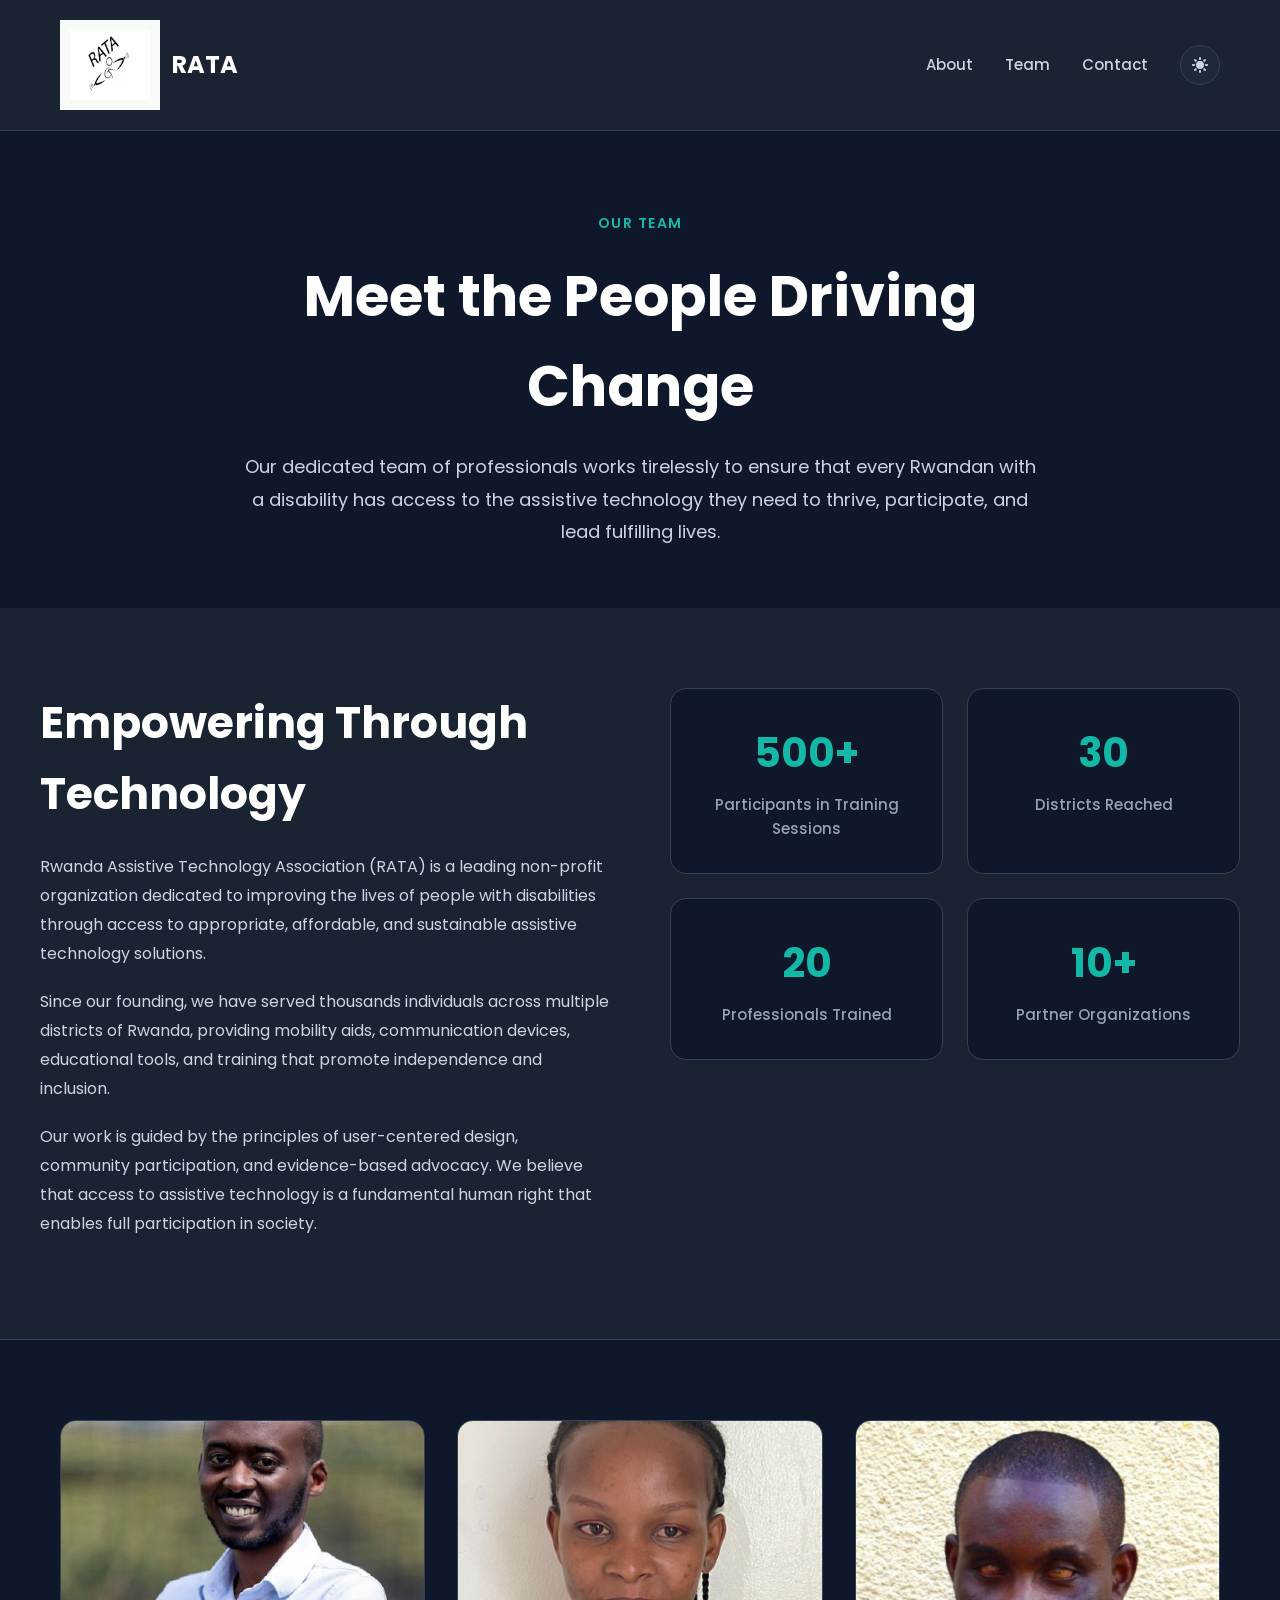
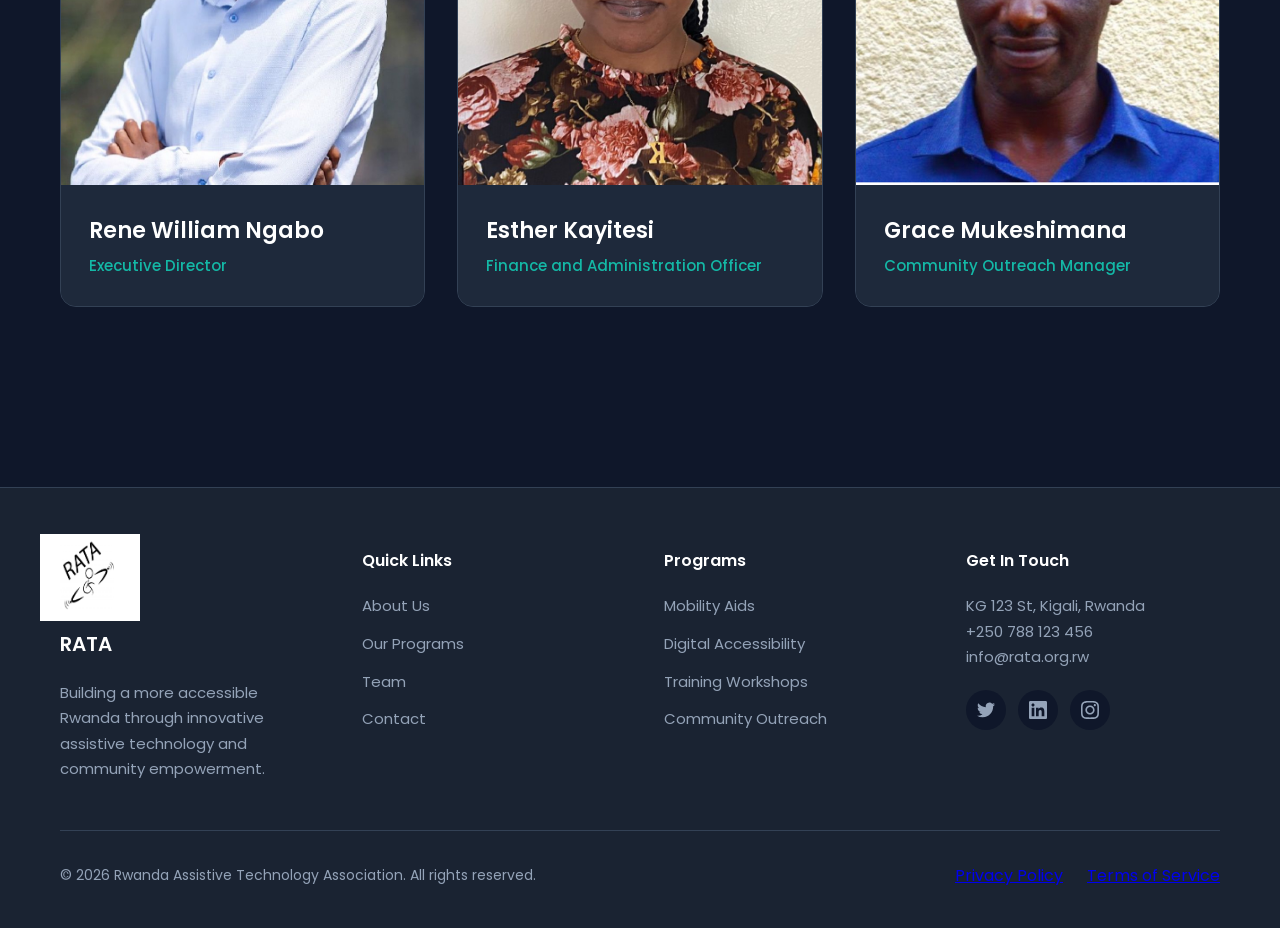
==== index.html @ c01f7d58 "A semi-updated version" ====
<!DOCTYPE html>
<html lang="en">
<head>
    <meta charset="UTF-8">
    <meta name="viewport" content="width=device-width, initial-scale=1.0">
    <title>Meet the Team - RATA</title>
    <link rel="preconnect" href="https://fonts.googleapis.com">
    <link rel="preconnect" href="https://fonts.gstatic.com" crossorigin>
    <link href="https://fonts.googleapis.com/css2?family=Poppins:wght@400;500;600;700&display=swap" rel="stylesheet">
    <style>
        :root {
            --primary: #14b8a6;
            --primary-hover: #0d9488;
            --dark-bg: #1a2332;
            --darker-bg: #0f172a;
            --card-bg: #1e293b;
            --text-white: #ffffff;
            --text-gray: #cbd5e1;
            --text-muted: #94a3b8;
            --border: #334155;
            --accent-teal: #5eead4;
        }

        [data-theme="light"] {
            --primary: #0d9488;
            --primary-hover: #0f766e;
            --dark-bg: #ffffff;
            --darker-bg: #f8fafc;
            --card-bg: #ffffff;
            --text-white: #0f172a;
            --text-gray: #475569;
            --text-muted: #64748b;
            --border: #e2e8f0;
            --accent-teal: #0d9488;
        }

        * {
            margin: 0;
            padding: 0;
            box-sizing: border-box;
        }

        body {
            font-family: 'Poppins', sans-serif;
            background: var(--darker-bg);
            color: var(--text-white);
            line-height: 1.6;
            transition: background 0.3s ease;
        }

        /* Navigation */
        nav {
            background: var(--dark-bg);
            border-bottom: 1px solid var(--border);
            padding: 0;
            position: sticky;
            top: 0;
            z-index: 100;
            transition: background 0.3s ease, border-color 0.3s ease;
        }

        .nav-container {
            max-width: 1200px;
            margin: 0 auto;
            display: flex;
            justify-content: space-between;
            align-items: center;
            padding: 20px;
        }

        .logo {
            display: flex;
            align-items: center;
            gap: 12px;
            text-decoration: none;
        }

        .logo-img {
            width: 80px;   /* adjust as needed */
            height: auto;  /* keeps proportions correct */
        }

        .logo-icon {
            background-color: rgb(248, 250, 248); 
            padding: 10px;           
            display: flex;          
            align-items: center;
            justify-content: center;
        }

        .logo-text {
            font-size: 1.5rem;
            font-weight: 700;
            color: var(--text-white);
        }

        .nav-links {
            display: flex;
            gap: 32px;
            align-items: center;
            list-style: none;
        }

        .nav-links a {
            color: var(--text-gray);
            text-decoration: none;
            font-weight: 500;
            font-size: 0.938rem;
            transition: color 0.2s;
        }

        .nav-links a:hover {
            color: var(--primary);
        }

        .theme-toggle-btn {
            background: var(--card-bg);
            border: 1px solid var(--border);
            width: 40px;
            height: 40px;
            border-radius: 50%;
            cursor: pointer;
            display: flex;
            align-items: center;
            justify-content: center;
            color: var(--text-gray);
            transition: all 0.2s;
        }

        .theme-toggle-btn:hover {
            background: var(--primary);
            color: white;
            border-color: var(--primary);
        }

        /* Hero Section */
        .hero {
            text-align: center;
            padding: 80px 20px 60px;
            max-width: 900px;
            margin: 0 auto;
        }

        .hero h1 {
            font-size: clamp(2.5rem, 6vw, 3.5rem);
            font-weight: 700;
            margin-bottom: 20px;
            color: var(--text-white);
        }

        .hero p {
            font-size: 1.125rem;
            color: var(--text-gray);
            line-height: 1.8;
            max-width: 800px;
            margin: 0 auto;
        }

        /* About Section */
        .about-section {
            background: var(--dark-bg);
            padding: 80px 20px;
            margin-bottom: 80px;
            border-bottom: 1px solid var(--border);
            transition: background 0.3s ease, border-color 0.3s ease;
        }

        .about-container {
            max-width: 1200px;
            margin: 0 auto;
            display: grid;
            grid-template-columns: 1fr 1fr;
            gap: 60px;
            align-items: start;
        }

        .about-content h2 {
            font-size: clamp(2rem, 4vw, 2.75rem);
            font-weight: 700;
            margin-bottom: 24px;
            color: var(--text-white);
        }

        .about-content p {
            color: var(--text-gray);
            line-height: 1.8;
            margin-bottom: 20px;
            font-size: 1rem;
        }

        .stats-grid {
            display: grid;
            grid-template-columns: repeat(2, 1fr);
            gap: 24px;
        }

        .stat-card {
            background: var(--darker-bg);
            border: 1px solid var(--border);
            border-radius: 16px;
            padding: 32px 24px;
            text-align: center;
            transition: all 0.3s ease;
        }

        .stat-card:hover {
            transform: translateY(-4px);
            border-color: var(--primary);
            box-shadow: 0 10px 30px rgba(20, 184, 166, 0.15);
        }

        .stat-number {
            font-size: 2.5rem;
            font-weight: 700;
            color: var(--primary);
            margin-bottom: 8px;
        }

        .stat-label {
            font-size: 0.938rem;
            color: var(--text-muted);
            font-weight: 500;
        }

        /* Team Grid */
        .container {
            max-width: 1200px;
            margin: 0 auto;
            padding: 0 20px 100px;
        }

        .team-grid {
            display: grid;
            grid-template-columns: repeat(3, 1fr);
            gap: 32px;
        }

        .team-card {
            background: var(--card-bg);
            border-radius: 16px;
            overflow: hidden;
            cursor: pointer;
            transition: transform 0.3s ease, box-shadow 0.3s ease;
            border: 1px solid var(--border);
            aspect-ratio: 3/4;
            display: flex;
            flex-direction: column;
        }

        .team-card:hover {
            transform: translateY(-8px);
            box-shadow: 0 20px 40px rgba(20, 184, 166, 0.2);
        }

        .team-card:focus {
            outline: 2px solid var(--primary);
            outline-offset: 4px;
        }

        .card-image-container {
            flex: 1;
            overflow: hidden;
            position: relative;
        }

        .card-image {
            width: 100%;
            height: 100%;
            object-fit: cover;
            transition: transform 0.3s ease;
        }

        .team-card:hover .card-image {
            transform: scale(1.05);
        }

        .card-info {
            padding: 28px;
            background: var(--card-bg);
        }

        .card-name {
            font-size: 1.375rem;
            font-weight: 600;
            color: var(--text-white);
            margin-bottom: 6px;
        }

        .card-role {
            font-size: 0.938rem;
            color: var(--primary);
            font-weight: 500;
        }

        /* Modal */
        .modal-overlay {
            position: fixed;
            inset: 0;
            background: rgba(0, 0, 0, 0.85);
            backdrop-filter: blur(8px);
            display: flex;
            align-items: center;
            justify-content: center;
            padding: 20px;
            z-index: 1000;
            opacity: 0;
            visibility: hidden;
            transition: opacity 0.3s ease, visibility 0.3s ease;
        }

        .modal-overlay.active {
            opacity: 1;
            visibility: visible;
        }

        .modal {
            background: var(--card-bg);
            border-radius: 20px;
            max-width: 900px;
            width: 100%;
            max-height: 90vh;
            overflow-y: auto;
            position: relative;
            border: 1px solid var(--border);
            transform: scale(0.95);
            transition: transform 0.3s ease;
        }

        .modal-overlay.active .modal {
            transform: scale(1);
        }

        .modal-grid {
            display: grid;
            grid-template-columns: 1fr 1.5fr;
            gap: 0;
        }

        .modal-image {
            width: 100%;
            height: 100%;
            min-height: 500px;
            object-fit: cover;
        }

        .modal-content {
            padding: 48px;
            display: flex;
            flex-direction: column;
        }

        .close-modal {
            position: absolute;
            top: 20px;
            right: 20px;
            width: 44px;
            height: 44px;
            background: rgba(0, 0, 0, 0.5);
            border: 1px solid var(--border);
            border-radius: 50%;
            color: white;
            font-size: 24px;
            cursor: pointer;
            display: flex;
            align-items: center;
            justify-content: center;
            transition: all 0.2s;
            z-index: 10;
        }

        .close-modal:hover {
            background: var(--primary);
            transform: rotate(90deg);
        }

        .modal-name {
            font-size: 2rem;
            font-weight: 700;
            color: var(--text-white);
            margin-bottom: 8px;
        }

        .modal-role {
            font-size: 1.125rem;
            color: var(--primary);
            font-weight: 600;
            margin-bottom: 32px;
        }

        .modal-bio {
            color: var(--text-gray);
            line-height: 1.8;
            font-size: 1rem;
        }

        .modal-bio p {
            margin-bottom: 20px;
        }

        /* Footer */
        footer {
            background: var(--dark-bg);
            border-top: 1px solid var(--border);
            margin-top: 80px;
            transition: background 0.3s ease, border-color 0.3s ease;
        }

        .footer-content {
            max-width: 1200px;
            margin: 0 auto;
            padding: 60px 20px 40px;
        }

        .footer-grid {
            display: grid;
            grid-template-columns: repeat(auto-fit, minmax(250px, 1fr));
            gap: 48px;
            margin-bottom: 48px;
        }

        .footer-section h3,
        .footer-section h4 {
            color: var(--text-white);
            font-weight: 600;
            margin-bottom: 20px;
        }

        .footer-section h3 {
            font-size: 1.25rem;
        }

        .footer-section h4 {
            font-size: 1rem;
        }

        .footer-section p,
        .footer-section a {
            color: var(--text-muted);
            font-size: 0.938rem;
            line-height: 1.7;
        }

        .footer-section ul {
            list-style: none;
        }

        .footer-section ul li {
            margin-bottom: 12px;
        }

        .footer-section a {
            text-decoration: none;
            transition: color 0.2s;
        }

        .footer-section a:hover {
            color: var(--primary);
        }

        .footer-logo {
            width: 60px;
            height: 60px;
            background: var(--primary);
            border-radius: 12px;
            display: flex;
            align-items: center;
            justify-content: center;
            margin-bottom: 20px;
        }

        .social-links {
            display: flex;
            gap: 12px;
            margin-top: 20px;
        }

        .social-link {
            width: 40px;
            height: 40px;
            background: var(--darker-bg);
            border-radius: 50%;
            display: flex;
            align-items: center;
            justify-content: center;
            color: var(--text-muted);
            transition: all 0.2s;
        }

        .social-link:hover {
            background: var(--primary);
            color: white;
            transform: translateY(-2px);
        }

        .footer-bottom {
            border-top: 1px solid var(--border);
            padding-top: 32px;
            display: flex;
            justify-content: space-between;
            align-items: center;
            flex-wrap: wrap;
            gap: 20px;
        }

        .footer-bottom p {
            color: var(--text-muted);
            font-size: 0.875rem;
        }

        .footer-img {
            width: 100px;   /* adjust to desired size */
            height: auto;   /* keeps proportions correct */
        }

        .footer-logo {
            display: flex;
            align-items: center;
            justify-content: center;
        }

        .footer-links {
            display: flex;
            gap: 24px;
        }

        /* Responsive */
        @media (max-width: 992px) {
            .team-grid {
                grid-template-columns: repeat(2, 1fr);
            }
        }

        @media (max-width: 768px) {
            .nav-links {
                gap: 20px;
            }

            .nav-links a {
                font-size: 0.875rem;
            }

            .modal-grid {
                grid-template-columns: 1fr;
            }

            .modal-content {
                padding: 32px 24px;
                padding-top: 72px;
            }

            .modal-image {
                min-height: 300px;
            }
        }

        @media (max-width: 576px) {
            .team-grid {
                grid-template-columns: 1fr;
            }

            .nav-links {
                gap: 16px;
            }

            .nav-links a {
                display: none;
            }

            .nav-links a:first-child {
                display: block;
            }
        }

        @media (prefers-reduced-motion: reduce) {
            * {
                transition: none !important;
                animation: none !important;
            }
        }
    </style>
</head>
<body>
    <!-- Navigation -->
<nav>
    <div class="nav-container">
        <a href="#" class="logo">
            <div class="logo-icon">
                <!-- Replace SVG with your logo image -->
                    <img src="assets/logo.png" alt="RATA Logo" class="logo-img">            
            </div>
            <span class="logo-text">RATA</span>
        </a>
        <ul class="nav-links">
            <li><a href="#about">About</a></li>
            <li><a href="#team">Team</a></li>
            <li><a href="#contact">Contact</a></li>
            <li>
                <button class="theme-toggle-btn" id="themeToggle" aria-label="Toggle theme">
                    <svg id="sunIcon" width="20" height="20" fill="currentColor" viewBox="0 0 20 20">
                        <path fill-rule="evenodd" d="M10 2a1 1 0 011 1v1a1 1 0 11-2 0V3a1 1 0 011-1zm4 8a4 4 0 11-8 0 4 4 0 018 0zm-.464 4.95l.707.707a1 1 0 001.414-1.414l-.707-.707a1 1 0 00-1.414 1.414zm2.12-10.607a1 1 0 010 1.414l-.706.707a1 1 0 11-1.414-1.414l.707-.707a1 1 0 011.414 0zM17 11a1 1 0 100-2h-1a1 1 0 100 2h1zm-7 4a1 1 0 011 1v1a1 1 0 11-2 0v-1a1 1 0 011-1zM5.05 6.464A1 1 0 106.465 5.05l-.708-.707a1 1 0 00-1.414 1.414l.707.707zm1.414 8.486l-.707.707a1 1 0 01-1.414-1.414l.707-.707a1 1 0 011.414 1.414zM4 11a1 1 0 100-2H3a1 1 0 000 2h1z" clip-rule="evenodd"/>
                    </svg>
                </button>
            </li>
        </ul>
    </div>
</nav>

    <!-- Hero -->
    <div class="hero">
        <p style="color: var(--primary); font-weight: 600; font-size: 0.875rem; letter-spacing: 1.5px; text-transform: uppercase; margin-bottom: 16px;">OUR TEAM</p>
        <h1>Meet the People Driving Change</h1>
        <p>Our dedicated team of professionals works tirelessly to ensure that every Rwandan with a disability has access to the assistive technology they need to thrive, participate, and lead fulfilling lives.</p>
    </div>

    <!-- About Section -->
    <div class="about-section">
        <div class="about-container">
            <div class="about-content">
                <h2>Empowering Through Technology</h2>
                <p>Rwanda Assistive Technology Association (RATA) is a leading non-profit organization dedicated to improving the lives of people with disabilities through access to appropriate, affordable, and sustainable assistive technology solutions.</p>
                <p>Since our founding, we have served thousands individuals across multiple districts of Rwanda, providing mobility aids, communication devices, educational tools, and training that promote independence and inclusion.</p>
                <p>Our work is guided by the principles of user-centered design, community participation, and evidence-based advocacy. We believe that access to assistive technology is a fundamental human right that enables full participation in society.</p>
            </div>
            <div class="stats-grid">
                <div class="stat-card">
                    <div class="stat-number">500+</div>
                    <div class="stat-label">Participants in Training Sessions</div>
                </div>
                <div class="stat-card">
                    <div class="stat-number">30</div>
                    <div class="stat-label">Districts Reached</div>
                </div>
                <div class="stat-card">
                    <div class="stat-number">20</div>
                    <div class="stat-label">Professionals Trained</div>
                </div>
                <div class="stat-card">
                    <div class="stat-number">10+</div>
                    <div class="stat-label">Partner Organizations</div>
                </div>
            </div>
        </div>
    </div>

    <!-- Team Grid -->
    <div class="container">
        <div class="team-grid" id="teamGrid"></div>
    </div>

    <!-- Modal -->
    <div class="modal-overlay" id="modalOverlay" role="dialog" aria-modal="true">
        <div class="modal">
            <button class="close-modal" id="closeModal" aria-label="Close">&times;</button>
            <div class="modal-grid" id="modalGrid"></div>
        </div>
    </div>

    <!-- Footer -->
    <footer>
        <div class="footer-content">
            <div class="footer-grid">
            <div class="footer-section">
                <div class="footer-logo">
                    <img src="assets/logo.png" alt="RATA Logo" class="footer-img">
                </div>
                <h3>RATA</h3>
                <p>Building a more accessible Rwanda through innovative assistive technology and community empowerment.</p>
            </div>

                <div class="footer-section">
                    <h4>Quick Links</h4>
                    <ul>
                        <li><a href="#about">About Us</a></li>
                        <li><a href="#programs">Our Programs</a></li>
                        <li><a href="#team">Team</a></li>
                        <li><a href="#contact">Contact</a></li>
                    </ul>
                </div>

                <div class="footer-section">
                    <h4>Programs</h4>
                    <ul>
                        <li><a href="#">Mobility Aids</a></li>
                        <li><a href="#">Digital Accessibility</a></li>
                        <li><a href="#">Training Workshops</a></li>
                        <li><a href="#">Community Outreach</a></li>
                    </ul>
                </div>

                <div class="footer-section">
                    <h4>Get In Touch</h4>
                    <p>KG 123 St, Kigali, Rwanda</p>
                    <p>+250 788 123 456</p>
                    <p>info@rata.org.rw</p>
                    <div class="social-links">
                        
                        <a href="https://x.com/RATAAccess" class="social-link" aria-label="Twitter">
                            <svg width="18" height="18" fill="currentColor" viewBox="0 0 24 24">
                                <path d="M23.953 4.57a10 10 0 01-2.825.775 4.958 4.958 0 002.163-2.723c-.951.555-2.005.959-3.127 1.184a4.92 4.92 0 00-8.384 4.482C7.69 8.095 4.067 6.13 1.64 3.162a4.822 4.822 0 00-.666 2.475c0 1.71.87 3.213 2.188 4.096a4.904 4.904 0 01-2.228-.616v.06a4.923 4.923 0 003.946 4.827 4.996 4.996 0 01-2.212.085 4.936 4.936 0 004.604 3.417 9.867 9.867 0 01-6.102 2.105c-.39 0-.779-.023-1.17-.067a13.995 13.995 0 007.557 2.209c9.053 0 13.998-7.496 13.998-13.985 0-.21 0-.42-.015-.63A9.935 9.935 0 0024 4.59z"/>
                            </svg>
                        </a>
                        <a href="https://www.linkedin.com/company/rwanda-assistive-technology-access-rata/" class="social-link" aria-label="LinkedIn">
                            <svg width="18" height="18" fill="currentColor" viewBox="0 0 24 24">
                                <path d="M20.447 20.452h-3.554v-5.569c0-1.328-.027-3.037-1.852-3.037-1.853 0-2.136 1.445-2.136 2.939v5.667H9.351V9h3.414v1.561h.046c.477-.9 1.637-1.85 3.37-1.85 3.601 0 4.267 2.37 4.267 5.455v6.286zM5.337 7.433c-1.144 0-2.063-.926-2.063-2.065 0-1.138.92-2.063 2.063-2.063 1.14 0 2.064.925 2.064 2.063 0 1.139-.925 2.065-2.064 2.065zm1.782 13.019H3.555V9h3.564v11.452zM22.225 0H1.771C.792 0 0 .774 0 1.729v20.542C0 23.227.792 24 1.771 24h20.451C23.2 24 24 23.227 24 22.271V1.729C24 .774 23.2 0 22.222 0h.003z"/>
                            </svg>
                        </a>
                        <a href="https://www.instagram.com/rataaccess" class="social-link" aria-label="Instagram">
                            <svg width="18" height="18" fill="currentColor" viewBox="0 0 24 24">
                                <path d="M12 0C8.74 0 8.333.015 7.053.072 5.775.132 4.905.333 4.14.63c-.789.306-1.459.717-2.126 1.384S.935 3.35.63 4.14C.333 4.905.131 5.775.072 7.053.012 8.333 0 8.74 0 12s.015 3.667.072 4.947c.06 1.277.261 2.148.558 2.913.306.788.717 1.459 1.384 2.126.667.666 1.336 1.079 2.126 1.384.766.296 1.636.499 2.913.558C8.333 23.988 8.74 24 12 24s3.667-.015 4.947-.072c1.277-.06 2.148-.262 2.913-.558.788-.306 1.459-.718 2.126-1.384.666-.667 1.079-1.335 1.384-2.126.296-.765.499-1.636.558-2.913.06-1.28.072-1.687.072-4.947s-.015-3.667-.072-4.947c-.06-1.277-.262-2.149-.558-2.913-.306-.789-.718-1.459-1.384-2.126C21.319 1.347 20.651.935 19.86.63c-.765-.297-1.636-.499-2.913-.558C15.667.012 15.26 0 12 0zm0 2.16c3.203 0 3.585.016 4.85.071 1.17.055 1.805.249 2.227.415.562.217.96.477 1.382.896.419.42.679.819.896 1.381.164.422.36 1.057.413 2.227.057 1.266.07 1.646.07 4.85s-.015 3.585-.074 4.85c-.061 1.17-.256 1.805-.421 2.227-.224.562-.479.96-.899 1.382-.419.419-.824.679-1.38.896-.42.164-1.065.36-2.235.413-1.274.057-1.649.07-4.859.07-3.211 0-3.586-.015-4.859-.074-1.171-.061-1.816-.256-2.236-.421-.569-.224-.96-.479-1.379-.899-.421-.419-.69-.824-.9-1.38-.165-.42-.359-1.065-.42-2.235-.045-1.26-.061-1.649-.061-4.844 0-3.196.016-3.586.061-4.861.061-1.17.255-1.814.42-2.234.21-.57.479-.96.9-1.381.419-.419.81-.689 1.379-.898.42-.166 1.051-.361 2.221-.421 1.275-.045 1.65-.06 4.859-.06l.045.03zm0 3.678c-3.405 0-6.162 2.76-6.162 6.162 0 3.405 2.76 6.162 6.162 6.162 3.405 0 6.162-2.76 6.162-6.162 0-3.405-2.76-6.162-6.162-6.162zM12 16c-2.21 0-4-1.79-4-4s1.79-4 4-4 4 1.79 4 4-1.79 4-4 4zm7.846-10.405c0 .795-.646 1.44-1.44 1.44-.795 0-1.44-.646-1.44-1.44 0-.794.646-1.439 1.44-1.439.793-.001 1.44.645 1.44 1.439z"/>
                            </svg>
                        </a>
                    </div>
                </div>
            </div>

            <div class="footer-bottom">
                <p>© 2026 Rwanda Assistive Technology Association. All rights reserved.</p>
                <div class="footer-links">
                    <a href="#">Privacy Policy</a>
                    <a href="#">Terms of Service</a>
                </div>
            </div>
        </div>
    </footer>

    <script>
        const teamMembers = [
            {
                id: 1,
                name: "Rene William Ngabo",
                role: "Executive Director",
                image: "assets/rene-RATA.png",
                bio: `Rene William Ngabo is an assistive technology and disability inclusion enthusiast committed to improving the lives of vulnerable populations, particularly persons with disabilities. Through his work with Rwanda Assistive Technology Access (RATA), he focuses on widening participation, expanding educational opportunities, and enhancing employment prospects by leveraging assistive technologies.
Beyond disability inclusion, Rene is a passionate digital champion, dedicated to spreading digital literacy, developing locally relevant tools, and ensuring that digital technologies are accessible to all. His vision combines social impact with innovation, making him a strong advocate for both assistive technology adoption and digital inclusion in Rwanda and beyond.`
            },
            {
                id: 2,
                name: "Esther Kayitesi",
                role: "Finance and Administration Officer",
                image: "assets/esther-RATA.png",
                bio: `Esther Kayitesi is a Finance and Administration Officer at Rwanda Assistive Technology Access (RATA).
                 She holds professional certifications as a CPA and FMVA, reflecting her expertise in accounting, financial modeling, and corporate finance. 
                 Based in Kigali, Rwanda, Esther is an alumna of the University of Rwanda, where she built a strong foundation in finance and management.
Her role at RATA combines financial oversight with administrative leadership, supporting the organization’s mission to expand access to assistive technologies across Rwanda.`
            },
            {
                id: 3,
                name: "Grace Mukeshimana",
                role: "Community Outreach Manager",
                image: "assets/charles-RATA.png",
                bio: `Charles Birekeraho is an Assistive Technology Mentor and Trainer with Rwanda Assistive Technology Access (RATA). He recently completed the Certificate IV in Assistive Technology Mentoring through Assistive Technology Australia, a milestone achieved thanks to the strong collaboration between the two organizations.
With a passion for disability inclusion and community impact, Charles brings both technical expertise and mentorship skills to his role. His work focuses on empowering individuals with disabilities by improving access to assistive technologies and fostering meaningful participation in education, employment, and everyday life
.`
            },
           
        ];

        // Theme Toggle
        const themeToggle = document.getElementById('themeToggle');
        const html = document.documentElement;

        function initTheme() {
            const savedTheme = localStorage.getItem('theme') || 'dark';
            html.setAttribute('data-theme', savedTheme);
        }

        themeToggle.addEventListener('click', () => {
            const current = html.getAttribute('data-theme');
            const newTheme = current === 'dark' ? 'light' : 'dark';
            html.setAttribute('data-theme', newTheme);
            localStorage.setItem('theme', newTheme);
        });

        // Render Team Cards
        const teamGrid = document.getElementById('teamGrid');
        
        function renderTeam() {
            teamGrid.innerHTML = teamMembers.map(member => `
                <div class="team-card" tabindex="0" data-id="${member.id}" role="button" aria-label="View ${member.name}'s profile">
                    <div class="card-image-container">
                        <img src="${member.image}" alt="${member.name}" class="card-image">
                    </div>
                    <div class="card-info">
                        <h3 class="card-name">${member.name}</h3>
                        <p class="card-role">${member.role}</p>
                    </div>
                </div>
            `).join('');

            document.querySelectorAll('.team-card').forEach(card => {
                card.addEventListener('click', () => openModal(card.dataset.id));
                card.addEventListener('keypress', (e) => {
                    if (e.key === 'Enter' || e.key === ' ') {
                        e.preventDefault();
                        openModal(card.dataset.id);
                    }
                });
            });
        }

        // Modal
        const modalOverlay = document.getElementById('modalOverlay');
        const modalGrid = document.getElementById('modalGrid');
        const closeModal = document.getElementById('closeModal');

        function openModal(id) {
            const member = teamMembers.find(m => m.id == id);
            if (!member) return;

            const bioHtml = member.bio.split('\n\n').map(p => `<p>${p}</p>`).join('');

            modalGrid.innerHTML = `
                <img src="${member.image}" alt="${member.name}" class="modal-image">
                <div class="modal-content">
                    <h2 class="modal-name">${member.name}</h2>
                    <p class="modal-role">${member.role}</p>
                    <div class="modal-bio">${bioHtml}</div>
                </div>
            `;

            modalOverlay.classList.add('active');
            document.body.style.overflow = 'hidden';
            closeModal.focus();
        }

        function closeModalFn() {
            modalOverlay.classList.remove('active');
            document.body.style.overflow = '';
        }

        closeModal.addEventListener('click', closeModalFn);
        modalOverlay.addEventListener('click', (e) => {
            if (e.target === modalOverlay) closeModalFn();
        });

        document.addEventListener('keydown', (e) => {
            if (e.key === 'Escape' && modalOverlay.classList.contains('active')) {
                closeModalFn();
            }
        });

        // Initialize
        initTheme();
        renderTeam();
    </script>
</body>
</html>
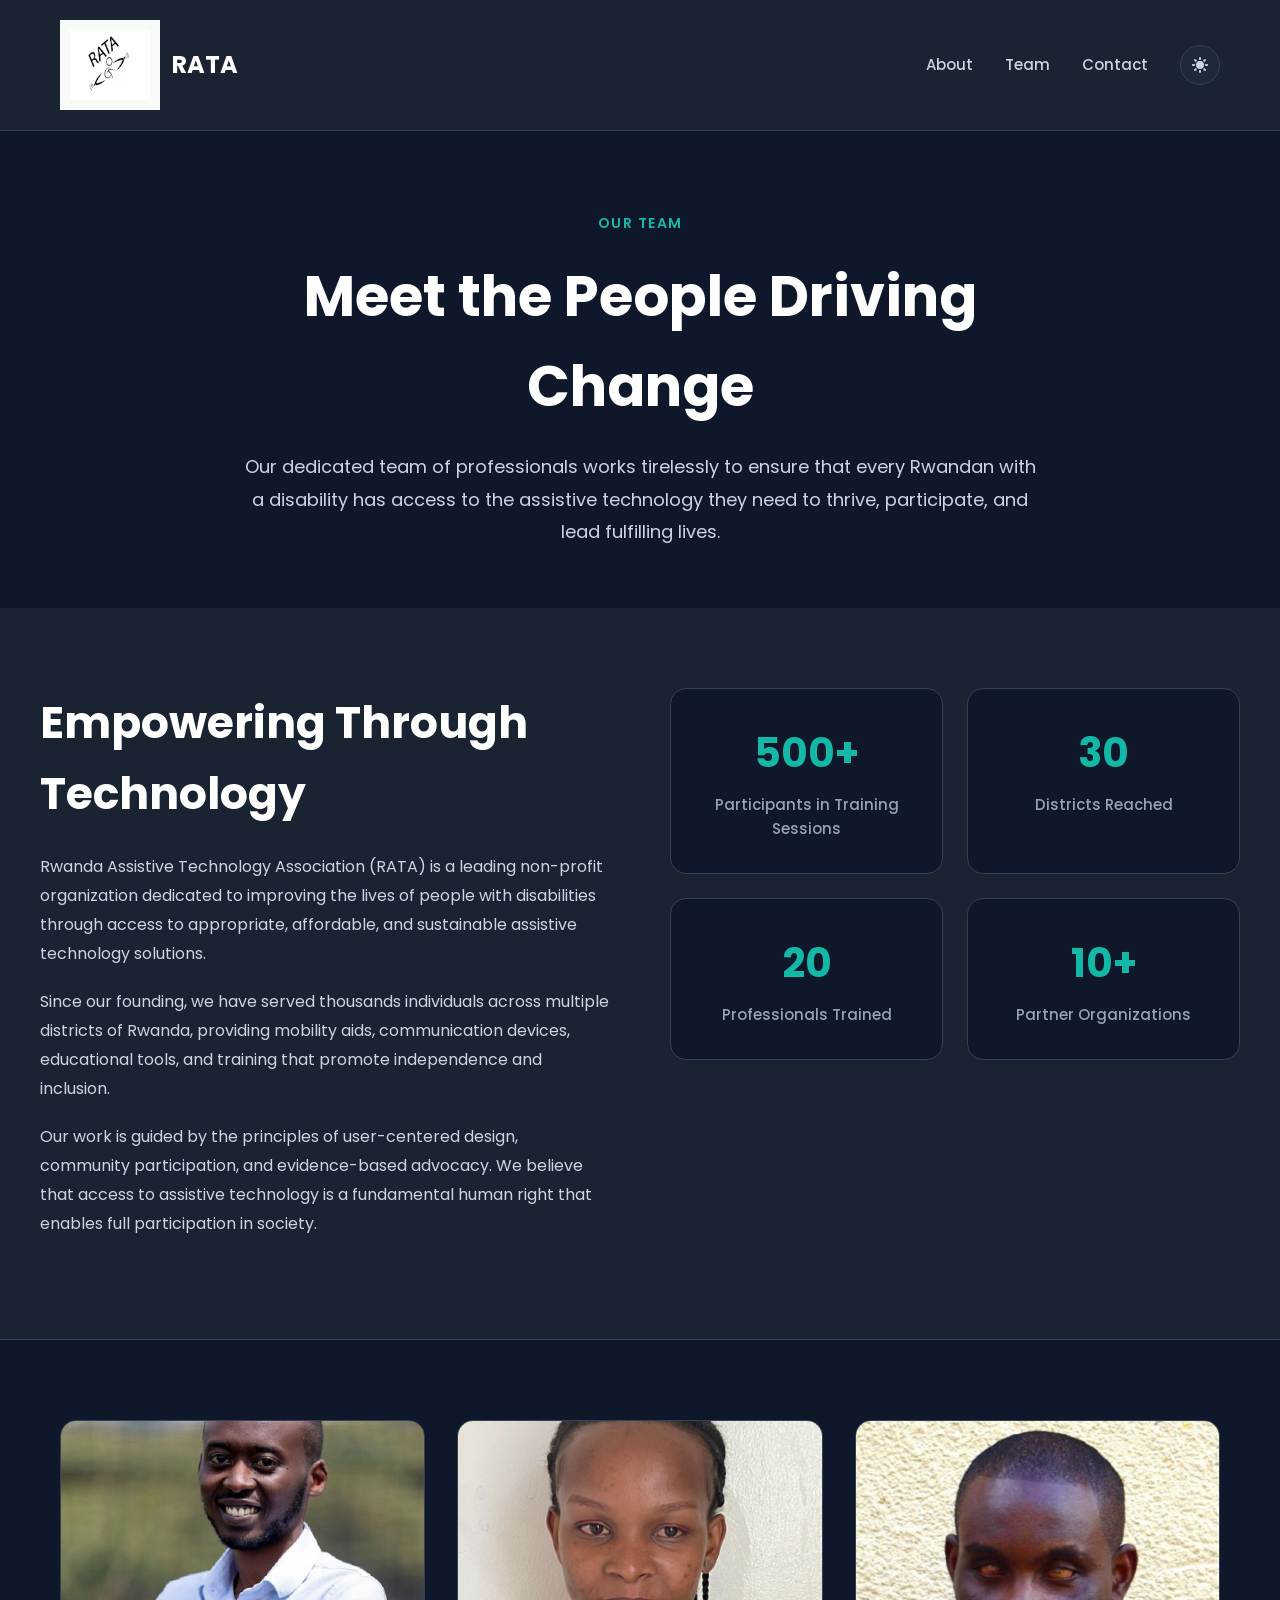
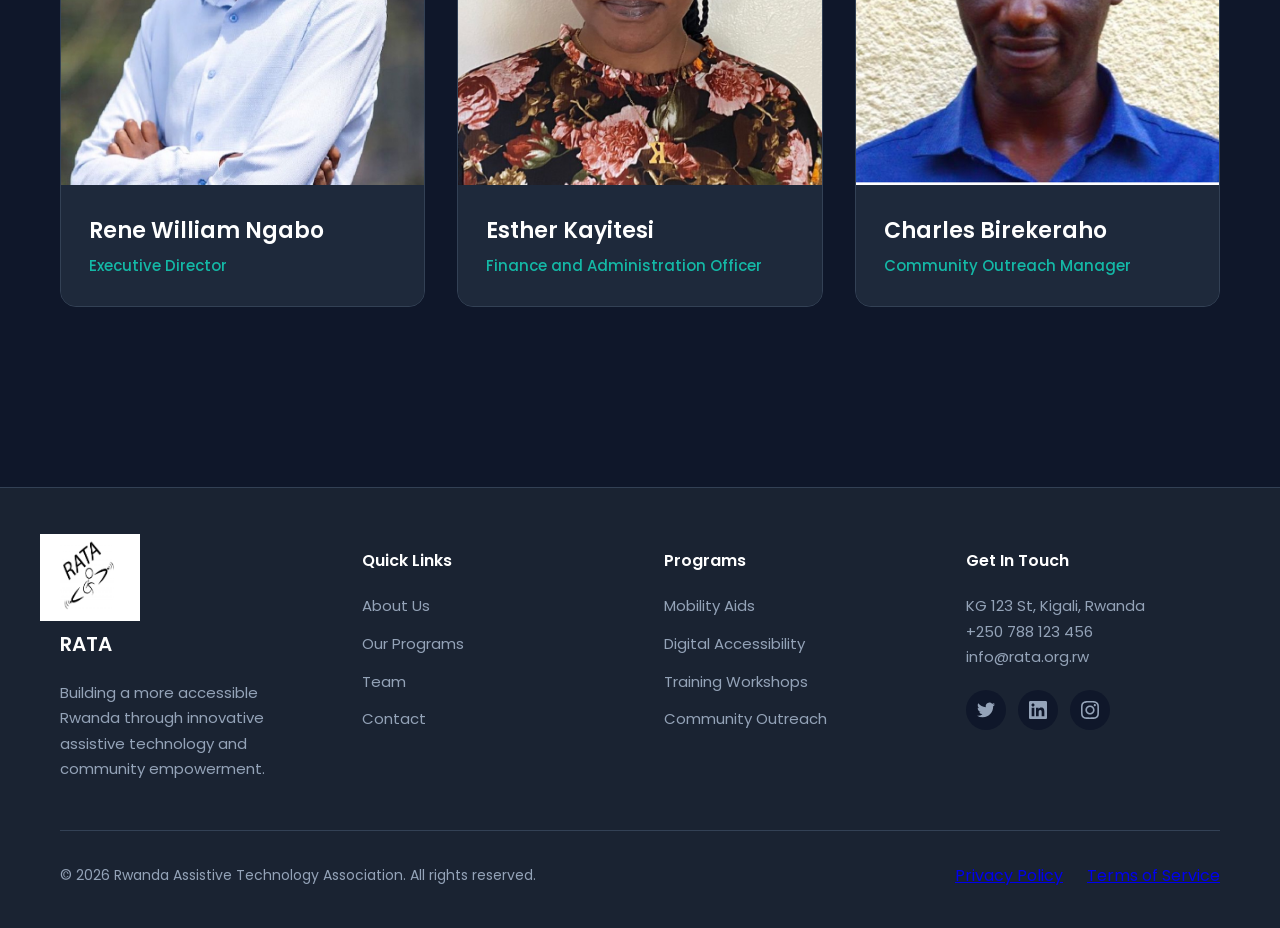
==== commit 4ae82dfe: "Add files via upload" ====
--- a/index.html
+++ b/index.html
@@ -7,578 +7,8 @@
     <link rel="preconnect" href="https://fonts.googleapis.com">
     <link rel="preconnect" href="https://fonts.gstatic.com" crossorigin>
     <link href="https://fonts.googleapis.com/css2?family=Poppins:wght@400;500;600;700&display=swap" rel="stylesheet">
-    <style>
-        :root {
-            --primary: #14b8a6;
-            --primary-hover: #0d9488;
-            --dark-bg: #1a2332;
-            --darker-bg: #0f172a;
-            --card-bg: #1e293b;
-            --text-white: #ffffff;
-            --text-gray: #cbd5e1;
-            --text-muted: #94a3b8;
-            --border: #334155;
-            --accent-teal: #5eead4;
-        }
-
-        [data-theme="light"] {
-            --primary: #0d9488;
-            --primary-hover: #0f766e;
-            --dark-bg: #ffffff;
-            --darker-bg: #f8fafc;
-            --card-bg: #ffffff;
-            --text-white: #0f172a;
-            --text-gray: #475569;
-            --text-muted: #64748b;
-            --border: #e2e8f0;
-            --accent-teal: #0d9488;
-        }
-
-        * {
-            margin: 0;
-            padding: 0;
-            box-sizing: border-box;
-        }
-
-        body {
-            font-family: 'Poppins', sans-serif;
-            background: var(--darker-bg);
-            color: var(--text-white);
-            line-height: 1.6;
-            transition: background 0.3s ease;
-        }
-
-        /* Navigation */
-        nav {
-            background: var(--dark-bg);
-            border-bottom: 1px solid var(--border);
-            padding: 0;
-            position: sticky;
-            top: 0;
-            z-index: 100;
-            transition: background 0.3s ease, border-color 0.3s ease;
-        }
-
-        .nav-container {
-            max-width: 1200px;
-            margin: 0 auto;
-            display: flex;
-            justify-content: space-between;
-            align-items: center;
-            padding: 20px;
-        }
-
-        .logo {
-            display: flex;
-            align-items: center;
-            gap: 12px;
-            text-decoration: none;
-        }
-
-        .logo-img {
-            width: 80px;   /* adjust as needed */
-            height: auto;  /* keeps proportions correct */
-        }
-
-        .logo-icon {
-            background-color: rgb(248, 250, 248); 
-            padding: 10px;           
-            display: flex;          
-            align-items: center;
-            justify-content: center;
-        }
-
-        .logo-text {
-            font-size: 1.5rem;
-            font-weight: 700;
-            color: var(--text-white);
-        }
-
-        .nav-links {
-            display: flex;
-            gap: 32px;
-            align-items: center;
-            list-style: none;
-        }
-
-        .nav-links a {
-            color: var(--text-gray);
-            text-decoration: none;
-            font-weight: 500;
-            font-size: 0.938rem;
-            transition: color 0.2s;
-        }
-
-        .nav-links a:hover {
-            color: var(--primary);
-        }
-
-        .theme-toggle-btn {
-            background: var(--card-bg);
-            border: 1px solid var(--border);
-            width: 40px;
-            height: 40px;
-            border-radius: 50%;
-            cursor: pointer;
-            display: flex;
-            align-items: center;
-            justify-content: center;
-            color: var(--text-gray);
-            transition: all 0.2s;
-        }
-
-        .theme-toggle-btn:hover {
-            background: var(--primary);
-            color: white;
-            border-color: var(--primary);
-        }
-
-        /* Hero Section */
-        .hero {
-            text-align: center;
-            padding: 80px 20px 60px;
-            max-width: 900px;
-            margin: 0 auto;
-        }
-
-        .hero h1 {
-            font-size: clamp(2.5rem, 6vw, 3.5rem);
-            font-weight: 700;
-            margin-bottom: 20px;
-            color: var(--text-white);
-        }
-
-        .hero p {
-            font-size: 1.125rem;
-            color: var(--text-gray);
-            line-height: 1.8;
-            max-width: 800px;
-            margin: 0 auto;
-        }
-
-        /* About Section */
-        .about-section {
-            background: var(--dark-bg);
-            padding: 80px 20px;
-            margin-bottom: 80px;
-            border-bottom: 1px solid var(--border);
-            transition: background 0.3s ease, border-color 0.3s ease;
-        }
-
-        .about-container {
-            max-width: 1200px;
-            margin: 0 auto;
-            display: grid;
-            grid-template-columns: 1fr 1fr;
-            gap: 60px;
-            align-items: start;
-        }
-
-        .about-content h2 {
-            font-size: clamp(2rem, 4vw, 2.75rem);
-            font-weight: 700;
-            margin-bottom: 24px;
-            color: var(--text-white);
-        }
-
-        .about-content p {
-            color: var(--text-gray);
-            line-height: 1.8;
-            margin-bottom: 20px;
-            font-size: 1rem;
-        }
-
-        .stats-grid {
-            display: grid;
-            grid-template-columns: repeat(2, 1fr);
-            gap: 24px;
-        }
-
-        .stat-card {
-            background: var(--darker-bg);
-            border: 1px solid var(--border);
-            border-radius: 16px;
-            padding: 32px 24px;
-            text-align: center;
-            transition: all 0.3s ease;
-        }
-
-        .stat-card:hover {
-            transform: translateY(-4px);
-            border-color: var(--primary);
-            box-shadow: 0 10px 30px rgba(20, 184, 166, 0.15);
-        }
-
-        .stat-number {
-            font-size: 2.5rem;
-            font-weight: 700;
-            color: var(--primary);
-            margin-bottom: 8px;
-        }
-
-        .stat-label {
-            font-size: 0.938rem;
-            color: var(--text-muted);
-            font-weight: 500;
-        }
-
-        /* Team Grid */
-        .container {
-            max-width: 1200px;
-            margin: 0 auto;
-            padding: 0 20px 100px;
-        }
-
-        .team-grid {
-            display: grid;
-            grid-template-columns: repeat(3, 1fr);
-            gap: 32px;
-        }
-
-        .team-card {
-            background: var(--card-bg);
-            border-radius: 16px;
-            overflow: hidden;
-            cursor: pointer;
-            transition: transform 0.3s ease, box-shadow 0.3s ease;
-            border: 1px solid var(--border);
-            aspect-ratio: 3/4;
-            display: flex;
-            flex-direction: column;
-        }
-
-        .team-card:hover {
-            transform: translateY(-8px);
-            box-shadow: 0 20px 40px rgba(20, 184, 166, 0.2);
-        }
-
-        .team-card:focus {
-            outline: 2px solid var(--primary);
-            outline-offset: 4px;
-        }
-
-        .card-image-container {
-            flex: 1;
-            overflow: hidden;
-            position: relative;
-        }
-
-        .card-image {
-            width: 100%;
-            height: 100%;
-            object-fit: cover;
-            transition: transform 0.3s ease;
-        }
-
-        .team-card:hover .card-image {
-            transform: scale(1.05);
-        }
-
-        .card-info {
-            padding: 28px;
-            background: var(--card-bg);
-        }
-
-        .card-name {
-            font-size: 1.375rem;
-            font-weight: 600;
-            color: var(--text-white);
-            margin-bottom: 6px;
-        }
-
-        .card-role {
-            font-size: 0.938rem;
-            color: var(--primary);
-            font-weight: 500;
-        }
-
-        /* Modal */
-        .modal-overlay {
-            position: fixed;
-            inset: 0;
-            background: rgba(0, 0, 0, 0.85);
-            backdrop-filter: blur(8px);
-            display: flex;
-            align-items: center;
-            justify-content: center;
-            padding: 20px;
-            z-index: 1000;
-            opacity: 0;
-            visibility: hidden;
-            transition: opacity 0.3s ease, visibility 0.3s ease;
-        }
-
-        .modal-overlay.active {
-            opacity: 1;
-            visibility: visible;
-        }
-
-        .modal {
-            background: var(--card-bg);
-            border-radius: 20px;
-            max-width: 900px;
-            width: 100%;
-            max-height: 90vh;
-            overflow-y: auto;
-            position: relative;
-            border: 1px solid var(--border);
-            transform: scale(0.95);
-            transition: transform 0.3s ease;
-        }
-
-        .modal-overlay.active .modal {
-            transform: scale(1);
-        }
-
-        .modal-grid {
-            display: grid;
-            grid-template-columns: 1fr 1.5fr;
-            gap: 0;
-        }
-
-        .modal-image {
-            width: 100%;
-            height: 100%;
-            min-height: 500px;
-            object-fit: cover;
-        }
-
-        .modal-content {
-            padding: 48px;
-            display: flex;
-            flex-direction: column;
-        }
-
-        .close-modal {
-            position: absolute;
-            top: 20px;
-            right: 20px;
-            width: 44px;
-            height: 44px;
-            background: rgba(0, 0, 0, 0.5);
-            border: 1px solid var(--border);
-            border-radius: 50%;
-            color: white;
-            font-size: 24px;
-            cursor: pointer;
-            display: flex;
-            align-items: center;
-            justify-content: center;
-            transition: all 0.2s;
-            z-index: 10;
-        }
-
-        .close-modal:hover {
-            background: var(--primary);
-            transform: rotate(90deg);
-        }
-
-        .modal-name {
-            font-size: 2rem;
-            font-weight: 700;
-            color: var(--text-white);
-            margin-bottom: 8px;
-        }
-
-        .modal-role {
-            font-size: 1.125rem;
-            color: var(--primary);
-            font-weight: 600;
-            margin-bottom: 32px;
-        }
-
-        .modal-bio {
-            color: var(--text-gray);
-            line-height: 1.8;
-            font-size: 1rem;
-        }
-
-        .modal-bio p {
-            margin-bottom: 20px;
-        }
-
-        /* Footer */
-        footer {
-            background: var(--dark-bg);
-            border-top: 1px solid var(--border);
-            margin-top: 80px;
-            transition: background 0.3s ease, border-color 0.3s ease;
-        }
-
-        .footer-content {
-            max-width: 1200px;
-            margin: 0 auto;
-            padding: 60px 20px 40px;
-        }
-
-        .footer-grid {
-            display: grid;
-            grid-template-columns: repeat(auto-fit, minmax(250px, 1fr));
-            gap: 48px;
-            margin-bottom: 48px;
-        }
-
-        .footer-section h3,
-        .footer-section h4 {
-            color: var(--text-white);
-            font-weight: 600;
-            margin-bottom: 20px;
-        }
-
-        .footer-section h3 {
-            font-size: 1.25rem;
-        }
-
-        .footer-section h4 {
-            font-size: 1rem;
-        }
-
-        .footer-section p,
-        .footer-section a {
-            color: var(--text-muted);
-            font-size: 0.938rem;
-            line-height: 1.7;
-        }
-
-        .footer-section ul {
-            list-style: none;
-        }
-
-        .footer-section ul li {
-            margin-bottom: 12px;
-        }
-
-        .footer-section a {
-            text-decoration: none;
-            transition: color 0.2s;
-        }
-
-        .footer-section a:hover {
-            color: var(--primary);
-        }
-
-        .footer-logo {
-            width: 60px;
-            height: 60px;
-            background: var(--primary);
-            border-radius: 12px;
-            display: flex;
-            align-items: center;
-            justify-content: center;
-            margin-bottom: 20px;
-        }
-
-        .social-links {
-            display: flex;
-            gap: 12px;
-            margin-top: 20px;
-        }
-
-        .social-link {
-            width: 40px;
-            height: 40px;
-            background: var(--darker-bg);
-            border-radius: 50%;
-            display: flex;
-            align-items: center;
-            justify-content: center;
-            color: var(--text-muted);
-            transition: all 0.2s;
-        }
-
-        .social-link:hover {
-            background: var(--primary);
-            color: white;
-            transform: translateY(-2px);
-        }
-
-        .footer-bottom {
-            border-top: 1px solid var(--border);
-            padding-top: 32px;
-            display: flex;
-            justify-content: space-between;
-            align-items: center;
-            flex-wrap: wrap;
-            gap: 20px;
-        }
-
-        .footer-bottom p {
-            color: var(--text-muted);
-            font-size: 0.875rem;
-        }
-
-        .footer-img {
-            width: 100px;   /* adjust to desired size */
-            height: auto;   /* keeps proportions correct */
-        }
-
-        .footer-logo {
-            display: flex;
-            align-items: center;
-            justify-content: center;
-        }
-
-        .footer-links {
-            display: flex;
-            gap: 24px;
-        }
-
-        /* Responsive */
-        @media (max-width: 992px) {
-            .team-grid {
-                grid-template-columns: repeat(2, 1fr);
-            }
-        }
-
-        @media (max-width: 768px) {
-            .nav-links {
-                gap: 20px;
-            }
-
-            .nav-links a {
-                font-size: 0.875rem;
-            }
-
-            .modal-grid {
-                grid-template-columns: 1fr;
-            }
-
-            .modal-content {
-                padding: 32px 24px;
-                padding-top: 72px;
-            }
-
-            .modal-image {
-                min-height: 300px;
-            }
-        }
-
-        @media (max-width: 576px) {
-            .team-grid {
-                grid-template-columns: 1fr;
-            }
-
-            .nav-links {
-                gap: 16px;
-            }
-
-            .nav-links a {
-                display: none;
-            }
-
-            .nav-links a:first-child {
-                display: block;
-            }
-        }
-
-        @media (prefers-reduced-motion: reduce) {
-            * {
-                transition: none !important;
-                animation: none !important;
-            }
-        }
-    </style>
-</head>
+    <link rel="stylesheet" href="style.css">
+    </head>
 <body>
     <!-- Navigation -->
 <nav>
@@ -722,126 +152,6 @@
             </div>
         </div>
     </footer>
-
-    <script>
-        const teamMembers = [
-            {
-                id: 1,
-                name: "Rene William Ngabo",
-                role: "Executive Director",
-                image: "assets/rene-RATA.png",
-                bio: `Rene William Ngabo is an assistive technology and disability inclusion enthusiast committed to improving the lives of vulnerable populations, particularly persons with disabilities. Through his work with Rwanda Assistive Technology Access (RATA), he focuses on widening participation, expanding educational opportunities, and enhancing employment prospects by leveraging assistive technologies.
-Beyond disability inclusion, Rene is a passionate digital champion, dedicated to spreading digital literacy, developing locally relevant tools, and ensuring that digital technologies are accessible to all. His vision combines social impact with innovation, making him a strong advocate for both assistive technology adoption and digital inclusion in Rwanda and beyond.`
-            },
-            {
-                id: 2,
-                name: "Esther Kayitesi",
-                role: "Finance and Administration Officer",
-                image: "assets/esther-RATA.png",
-                bio: `Esther Kayitesi is a Finance and Administration Officer at Rwanda Assistive Technology Access (RATA).
-                 She holds professional certifications as a CPA and FMVA, reflecting her expertise in accounting, financial modeling, and corporate finance. 
-                 Based in Kigali, Rwanda, Esther is an alumna of the University of Rwanda, where she built a strong foundation in finance and management.
-Her role at RATA combines financial oversight with administrative leadership, supporting the organization’s mission to expand access to assistive technologies across Rwanda.`
-            },
-            {
-                id: 3,
-                name: "Grace Mukeshimana",
-                role: "Community Outreach Manager",
-                image: "assets/charles-RATA.png",
-                bio: `Charles Birekeraho is an Assistive Technology Mentor and Trainer with Rwanda Assistive Technology Access (RATA). He recently completed the Certificate IV in Assistive Technology Mentoring through Assistive Technology Australia, a milestone achieved thanks to the strong collaboration between the two organizations.
-With a passion for disability inclusion and community impact, Charles brings both technical expertise and mentorship skills to his role. His work focuses on empowering individuals with disabilities by improving access to assistive technologies and fostering meaningful participation in education, employment, and everyday life
-.`
-            },
-           
-        ];
-
-        // Theme Toggle
-        const themeToggle = document.getElementById('themeToggle');
-        const html = document.documentElement;
-
-        function initTheme() {
-            const savedTheme = localStorage.getItem('theme') || 'dark';
-            html.setAttribute('data-theme', savedTheme);
-        }
-
-        themeToggle.addEventListener('click', () => {
-            const current = html.getAttribute('data-theme');
-            const newTheme = current === 'dark' ? 'light' : 'dark';
-            html.setAttribute('data-theme', newTheme);
-            localStorage.setItem('theme', newTheme);
-        });
-
-        // Render Team Cards
-        const teamGrid = document.getElementById('teamGrid');
-        
-        function renderTeam() {
-            teamGrid.innerHTML = teamMembers.map(member => `
-                <div class="team-card" tabindex="0" data-id="${member.id}" role="button" aria-label="View ${member.name}'s profile">
-                    <div class="card-image-container">
-                        <img src="${member.image}" alt="${member.name}" class="card-image">
-                    </div>
-                    <div class="card-info">
-                        <h3 class="card-name">${member.name}</h3>
-                        <p class="card-role">${member.role}</p>
-                    </div>
-                </div>
-            `).join('');
-
-            document.querySelectorAll('.team-card').forEach(card => {
-                card.addEventListener('click', () => openModal(card.dataset.id));
-                card.addEventListener('keypress', (e) => {
-                    if (e.key === 'Enter' || e.key === ' ') {
-                        e.preventDefault();
-                        openModal(card.dataset.id);
-                    }
-                });
-            });
-        }
-
-        // Modal
-        const modalOverlay = document.getElementById('modalOverlay');
-        const modalGrid = document.getElementById('modalGrid');
-        const closeModal = document.getElementById('closeModal');
-
-        function openModal(id) {
-            const member = teamMembers.find(m => m.id == id);
-            if (!member) return;
-
-            const bioHtml = member.bio.split('\n\n').map(p => `<p>${p}</p>`).join('');
-
-            modalGrid.innerHTML = `
-                <img src="${member.image}" alt="${member.name}" class="modal-image">
-                <div class="modal-content">
-                    <h2 class="modal-name">${member.name}</h2>
-                    <p class="modal-role">${member.role}</p>
-                    <div class="modal-bio">${bioHtml}</div>
-                </div>
-            `;
-
-            modalOverlay.classList.add('active');
-            document.body.style.overflow = 'hidden';
-            closeModal.focus();
-        }
-
-        function closeModalFn() {
-            modalOverlay.classList.remove('active');
-            document.body.style.overflow = '';
-        }
-
-        closeModal.addEventListener('click', closeModalFn);
-        modalOverlay.addEventListener('click', (e) => {
-            if (e.target === modalOverlay) closeModalFn();
-        });
-
-        document.addEventListener('keydown', (e) => {
-            if (e.key === 'Escape' && modalOverlay.classList.contains('active')) {
-                closeModalFn();
-            }
-        });
-
-        // Initialize
-        initTheme();
-        renderTeam();
-    </script>
+    <script src="script.js"></script>
 </body>
 </html>
--- a/style.css
+++ b/style.css
@@ -0,0 +1,569 @@
+        :root {
+            --primary: #14b8a6;
+            --primary-hover: #0d9488;
+            --dark-bg: #1a2332;
+            --darker-bg: #0f172a;
+            --card-bg: #1e293b;
+            --text-white: #ffffff;
+            --text-gray: #cbd5e1;
+            --text-muted: #94a3b8;
+            --border: #334155;
+            --accent-teal: #5eead4;
+        }
+
+        [data-theme="light"] {
+            --primary: #0d9488;
+            --primary-hover: #0f766e;
+            --dark-bg: #ffffff;
+            --darker-bg: #f8fafc;
+            --card-bg: #ffffff;
+            --text-white: #0f172a;
+            --text-gray: #475569;
+            --text-muted: #64748b;
+            --border: #e2e8f0;
+            --accent-teal: #0d9488;
+        }
+
+        * {
+            margin: 0;
+            padding: 0;
+            box-sizing: border-box;
+        }
+
+        body {
+            font-family: 'Poppins', sans-serif;
+            background: var(--darker-bg);
+            color: var(--text-white);
+            line-height: 1.6;
+            transition: background 0.3s ease;
+        }
+
+        /* Navigation */
+        nav {
+            background: var(--dark-bg);
+            border-bottom: 1px solid var(--border);
+            padding: 0;
+            position: sticky;
+            top: 0;
+            z-index: 100;
+            transition: background 0.3s ease, border-color 0.3s ease;
+        }
+
+        .nav-container {
+            max-width: 1200px;
+            margin: 0 auto;
+            display: flex;
+            justify-content: space-between;
+            align-items: center;
+            padding: 20px;
+        }
+
+        .logo {
+            display: flex;
+            align-items: center;
+            gap: 12px;
+            text-decoration: none;
+        }
+
+        .logo-img {
+            width: 80px;   /* adjust as needed */
+            height: auto;  /* keeps proportions correct */
+        }
+
+        .logo-icon {
+            background-color: rgb(248, 250, 248); 
+            padding: 10px;           
+            display: flex;          
+            align-items: center;
+            justify-content: center;
+        }
+
+        .logo-text {
+            font-size: 1.5rem;
+            font-weight: 700;
+            color: var(--text-white);
+        }
+
+        .nav-links {
+            display: flex;
+            gap: 32px;
+            align-items: center;
+            list-style: none;
+        }
+
+        .nav-links a {
+            color: var(--text-gray);
+            text-decoration: none;
+            font-weight: 500;
+            font-size: 0.938rem;
+            transition: color 0.2s;
+        }
+
+        .nav-links a:hover {
+            color: var(--primary);
+        }
+
+        .theme-toggle-btn {
+            background: var(--card-bg);
+            border: 1px solid var(--border);
+            width: 40px;
+            height: 40px;
+            border-radius: 50%;
+            cursor: pointer;
+            display: flex;
+            align-items: center;
+            justify-content: center;
+            color: var(--text-gray);
+            transition: all 0.2s;
+        }
+
+        .theme-toggle-btn:hover {
+            background: var(--primary);
+            color: white;
+            border-color: var(--primary);
+        }
+
+        /* Hero Section */
+        .hero {
+            text-align: center;
+            padding: 80px 20px 60px;
+            max-width: 900px;
+            margin: 0 auto;
+        }
+
+        .hero h1 {
+            font-size: clamp(2.5rem, 6vw, 3.5rem);
+            font-weight: 700;
+            margin-bottom: 20px;
+            color: var(--text-white);
+        }
+
+        .hero p {
+            font-size: 1.125rem;
+            color: var(--text-gray);
+            line-height: 1.8;
+            max-width: 800px;
+            margin: 0 auto;
+        }
+
+        /* About Section */
+        .about-section {
+            background: var(--dark-bg);
+            padding: 80px 20px;
+            margin-bottom: 80px;
+            border-bottom: 1px solid var(--border);
+            transition: background 0.3s ease, border-color 0.3s ease;
+        }
+
+        .about-container {
+            max-width: 1200px;
+            margin: 0 auto;
+            display: grid;
+            grid-template-columns: 1fr 1fr;
+            gap: 60px;
+            align-items: start;
+        }
+
+        .about-content h2 {
+            font-size: clamp(2rem, 4vw, 2.75rem);
+            font-weight: 700;
+            margin-bottom: 24px;
+            color: var(--text-white);
+        }
+
+        .about-content p {
+            color: var(--text-gray);
+            line-height: 1.8;
+            margin-bottom: 20px;
+            font-size: 1rem;
+        }
+
+        .stats-grid {
+            display: grid;
+            grid-template-columns: repeat(2, 1fr);
+            gap: 24px;
+        }
+
+        .stat-card {
+            background: var(--darker-bg);
+            border: 1px solid var(--border);
+            border-radius: 16px;
+            padding: 32px 24px;
+            text-align: center;
+            transition: all 0.3s ease;
+        }
+
+        .stat-card:hover {
+            transform: translateY(-4px);
+            border-color: var(--primary);
+            box-shadow: 0 10px 30px rgba(20, 184, 166, 0.15);
+        }
+
+        .stat-number {
+            font-size: 2.5rem;
+            font-weight: 700;
+            color: var(--primary);
+            margin-bottom: 8px;
+        }
+
+        .stat-label {
+            font-size: 0.938rem;
+            color: var(--text-muted);
+            font-weight: 500;
+        }
+
+        /* Team Grid */
+        .container {
+            max-width: 1200px;
+            margin: 0 auto;
+            padding: 0 20px 100px;
+        }
+
+        .team-grid {
+            display: grid;
+            grid-template-columns: repeat(3, 1fr);
+            gap: 32px;
+        }
+
+        .team-card {
+            background: var(--card-bg);
+            border-radius: 16px;
+            overflow: hidden;
+            cursor: pointer;
+            transition: transform 0.3s ease, box-shadow 0.3s ease;
+            border: 1px solid var(--border);
+            aspect-ratio: 3/4;
+            display: flex;
+            flex-direction: column;
+        }
+
+        .team-card:hover {
+            transform: translateY(-8px);
+            box-shadow: 0 20px 40px rgba(20, 184, 166, 0.2);
+        }
+
+        .team-card:focus {
+            outline: 2px solid var(--primary);
+            outline-offset: 4px;
+        }
+
+        .card-image-container {
+            flex: 1;
+            overflow: hidden;
+            position: relative;
+        }
+
+        .card-image {
+            width: 100%;
+            height: 100%;
+            object-fit: cover;
+            transition: transform 0.3s ease;
+        }
+
+        .team-card:hover .card-image {
+            transform: scale(1.05);
+        }
+
+        .card-info {
+            padding: 28px;
+            background: var(--card-bg);
+        }
+
+        .card-name {
+            font-size: 1.375rem;
+            font-weight: 600;
+            color: var(--text-white);
+            margin-bottom: 6px;
+        }
+
+        .card-role {
+            font-size: 0.938rem;
+            color: var(--primary);
+            font-weight: 500;
+        }
+
+        /* Modal */
+        .modal-overlay {
+            position: fixed;
+            inset: 0;
+            background: rgba(0, 0, 0, 0.85);
+            backdrop-filter: blur(8px);
+            display: flex;
+            align-items: center;
+            justify-content: center;
+            padding: 20px;
+            z-index: 1000;
+            opacity: 0;
+            visibility: hidden;
+            transition: opacity 0.3s ease, visibility 0.3s ease;
+        }
+
+        .modal-overlay.active {
+            opacity: 1;
+            visibility: visible;
+        }
+
+        .modal {
+            background: var(--card-bg);
+            border-radius: 20px;
+            max-width: 900px;
+            width: 100%;
+            max-height: 90vh;
+            overflow-y: auto;
+            position: relative;
+            border: 1px solid var(--border);
+            transform: scale(0.95);
+            transition: transform 0.3s ease;
+        }
+
+        .modal-overlay.active .modal {
+            transform: scale(1);
+        }
+
+        .modal-grid {
+            display: grid;
+            grid-template-columns: 1fr 1.5fr;
+            gap: 0;
+        }
+
+        .modal-image {
+            width: 100%;
+            height: 100%;
+            min-height: 500px;
+            object-fit: cover;
+        }
+
+        .modal-content {
+            padding: 48px;
+            display: flex;
+            flex-direction: column;
+        }
+
+        .close-modal {
+            position: absolute;
+            top: 20px;
+            right: 20px;
+            width: 44px;
+            height: 44px;
+            background: rgba(0, 0, 0, 0.5);
+            border: 1px solid var(--border);
+            border-radius: 50%;
+            color: white;
+            font-size: 24px;
+            cursor: pointer;
+            display: flex;
+            align-items: center;
+            justify-content: center;
+            transition: all 0.2s;
+            z-index: 10;
+        }
+
+        .close-modal:hover {
+            background: var(--primary);
+            transform: rotate(90deg);
+        }
+
+        .modal-name {
+            font-size: 2rem;
+            font-weight: 700;
+            color: var(--text-white);
+            margin-bottom: 8px;
+        }
+
+        .modal-role {
+            font-size: 1.125rem;
+            color: var(--primary);
+            font-weight: 600;
+            margin-bottom: 32px;
+        }
+
+        .modal-bio {
+            color: var(--text-gray);
+            line-height: 1.8;
+            font-size: 1rem;
+        }
+
+        .modal-bio p {
+            margin-bottom: 20px;
+        }
+
+        /* Footer */
+        footer {
+            background: var(--dark-bg);
+            border-top: 1px solid var(--border);
+            margin-top: 80px;
+            transition: background 0.3s ease, border-color 0.3s ease;
+        }
+
+        .footer-content {
+            max-width: 1200px;
+            margin: 0 auto;
+            padding: 60px 20px 40px;
+        }
+
+        .footer-grid {
+            display: grid;
+            grid-template-columns: repeat(auto-fit, minmax(250px, 1fr));
+            gap: 48px;
+            margin-bottom: 48px;
+        }
+
+        .footer-section h3,
+        .footer-section h4 {
+            color: var(--text-white);
+            font-weight: 600;
+            margin-bottom: 20px;
+        }
+
+        .footer-section h3 {
+            font-size: 1.25rem;
+        }
+
+        .footer-section h4 {
+            font-size: 1rem;
+        }
+
+        .footer-section p,
+        .footer-section a {
+            color: var(--text-muted);
+            font-size: 0.938rem;
+            line-height: 1.7;
+        }
+
+        .footer-section ul {
+            list-style: none;
+        }
+
+        .footer-section ul li {
+            margin-bottom: 12px;
+        }
+
+        .footer-section a {
+            text-decoration: none;
+            transition: color 0.2s;
+        }
+
+        .footer-section a:hover {
+            color: var(--primary);
+        }
+
+        .footer-logo {
+            width: 60px;
+            height: 60px;
+            background: var(--primary);
+            border-radius: 12px;
+            display: flex;
+            align-items: center;
+            justify-content: center;
+            margin-bottom: 20px;
+        }
+
+        .social-links {
+            display: flex;
+            gap: 12px;
+            margin-top: 20px;
+        }
+
+        .social-link {
+            width: 40px;
+            height: 40px;
+            background: var(--darker-bg);
+            border-radius: 50%;
+            display: flex;
+            align-items: center;
+            justify-content: center;
+            color: var(--text-muted);
+            transition: all 0.2s;
+        }
+
+        .social-link:hover {
+            background: var(--primary);
+            color: white;
+            transform: translateY(-2px);
+        }
+
+        .footer-bottom {
+            border-top: 1px solid var(--border);
+            padding-top: 32px;
+            display: flex;
+            justify-content: space-between;
+            align-items: center;
+            flex-wrap: wrap;
+            gap: 20px;
+        }
+
+        .footer-bottom p {
+            color: var(--text-muted);
+            font-size: 0.875rem;
+        }
+
+        .footer-img {
+            width: 100px;   /* adjust to desired size */
+            height: auto;   /* keeps proportions correct */
+        }
+
+        .footer-logo {
+            display: flex;
+            align-items: center;
+            justify-content: center;
+        }
+
+        .footer-links {
+            display: flex;
+            gap: 24px;
+        }
+
+        /* Responsive */
+        @media (max-width: 992px) {
+            .team-grid {
+                grid-template-columns: repeat(2, 1fr);
+            }
+        }
+
+        @media (max-width: 768px) {
+            .nav-links {
+                gap: 20px;
+            }
+
+            .nav-links a {
+                font-size: 0.875rem;
+            }
+
+            .modal-grid {
+                grid-template-columns: 1fr;
+            }
+
+            .modal-content {
+                padding: 32px 24px;
+                padding-top: 72px;
+            }
+
+            .modal-image {
+                min-height: 300px;
+            }
+        }
+
+        @media (max-width: 576px) {
+            .team-grid {
+                grid-template-columns: 1fr;
+            }
+
+            .nav-links {
+                gap: 16px;
+            }
+
+            .nav-links a {
+                display: none;
+            }
+
+            .nav-links a:first-child {
+                display: block;
+            }
+        }
+
+        @media (prefers-reduced-motion: reduce) {
+            * {
+                transition: none !important;
+                animation: none !important;
+            }
+        }
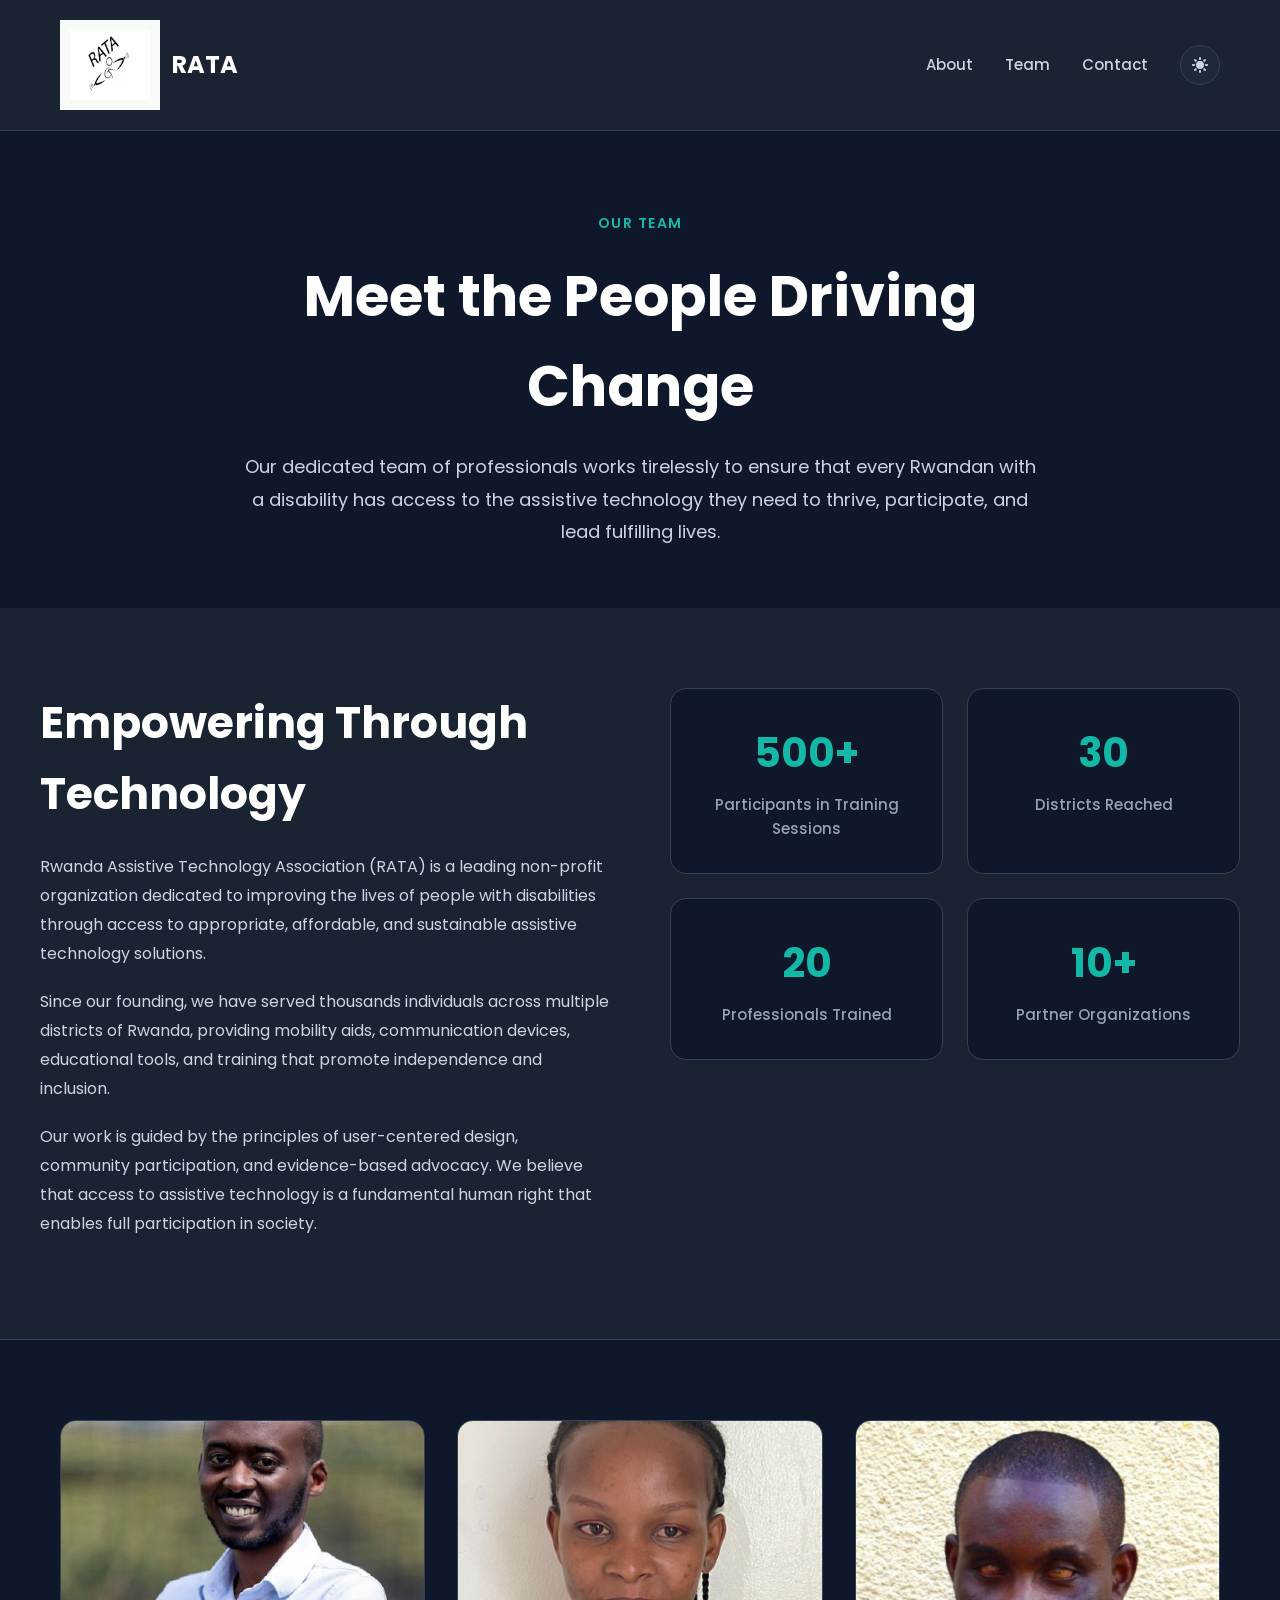
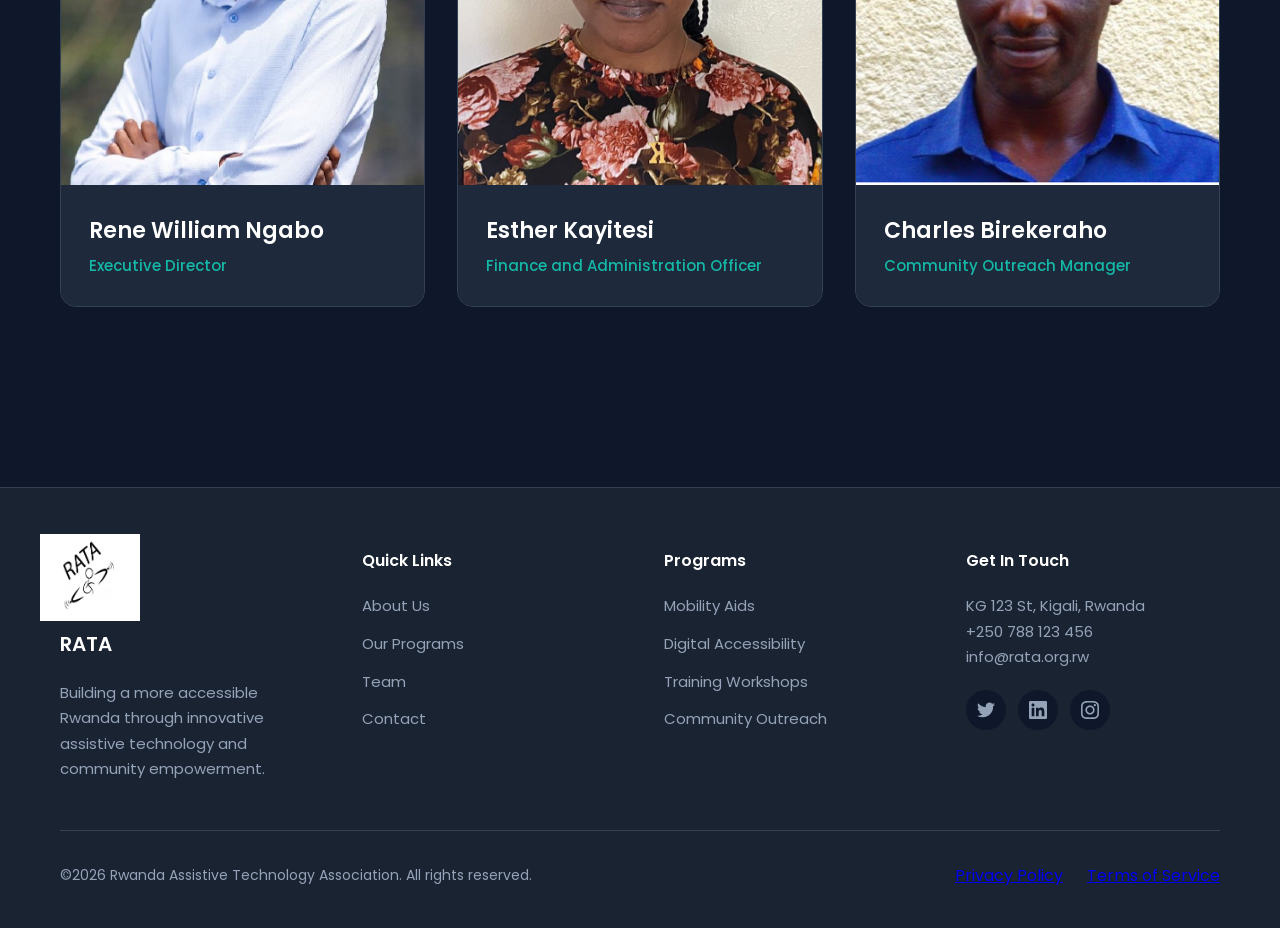
==== commit 74de463e: "Remove space in footer copyright text" ====
--- a/index.html
+++ b/index.html
@@ -144,7 +144,7 @@
             </div>
 
             <div class="footer-bottom">
-                <p>© 2026 Rwanda Assistive Technology Association. All rights reserved.</p>
+                <p>©2026 Rwanda Assistive Technology Association. All rights reserved.</p>
                 <div class="footer-links">
                     <a href="#">Privacy Policy</a>
                     <a href="#">Terms of Service</a>
@@ -154,4 +154,4 @@
     </footer>
     <script src="script.js"></script>
 </body>
-</html>+</html>
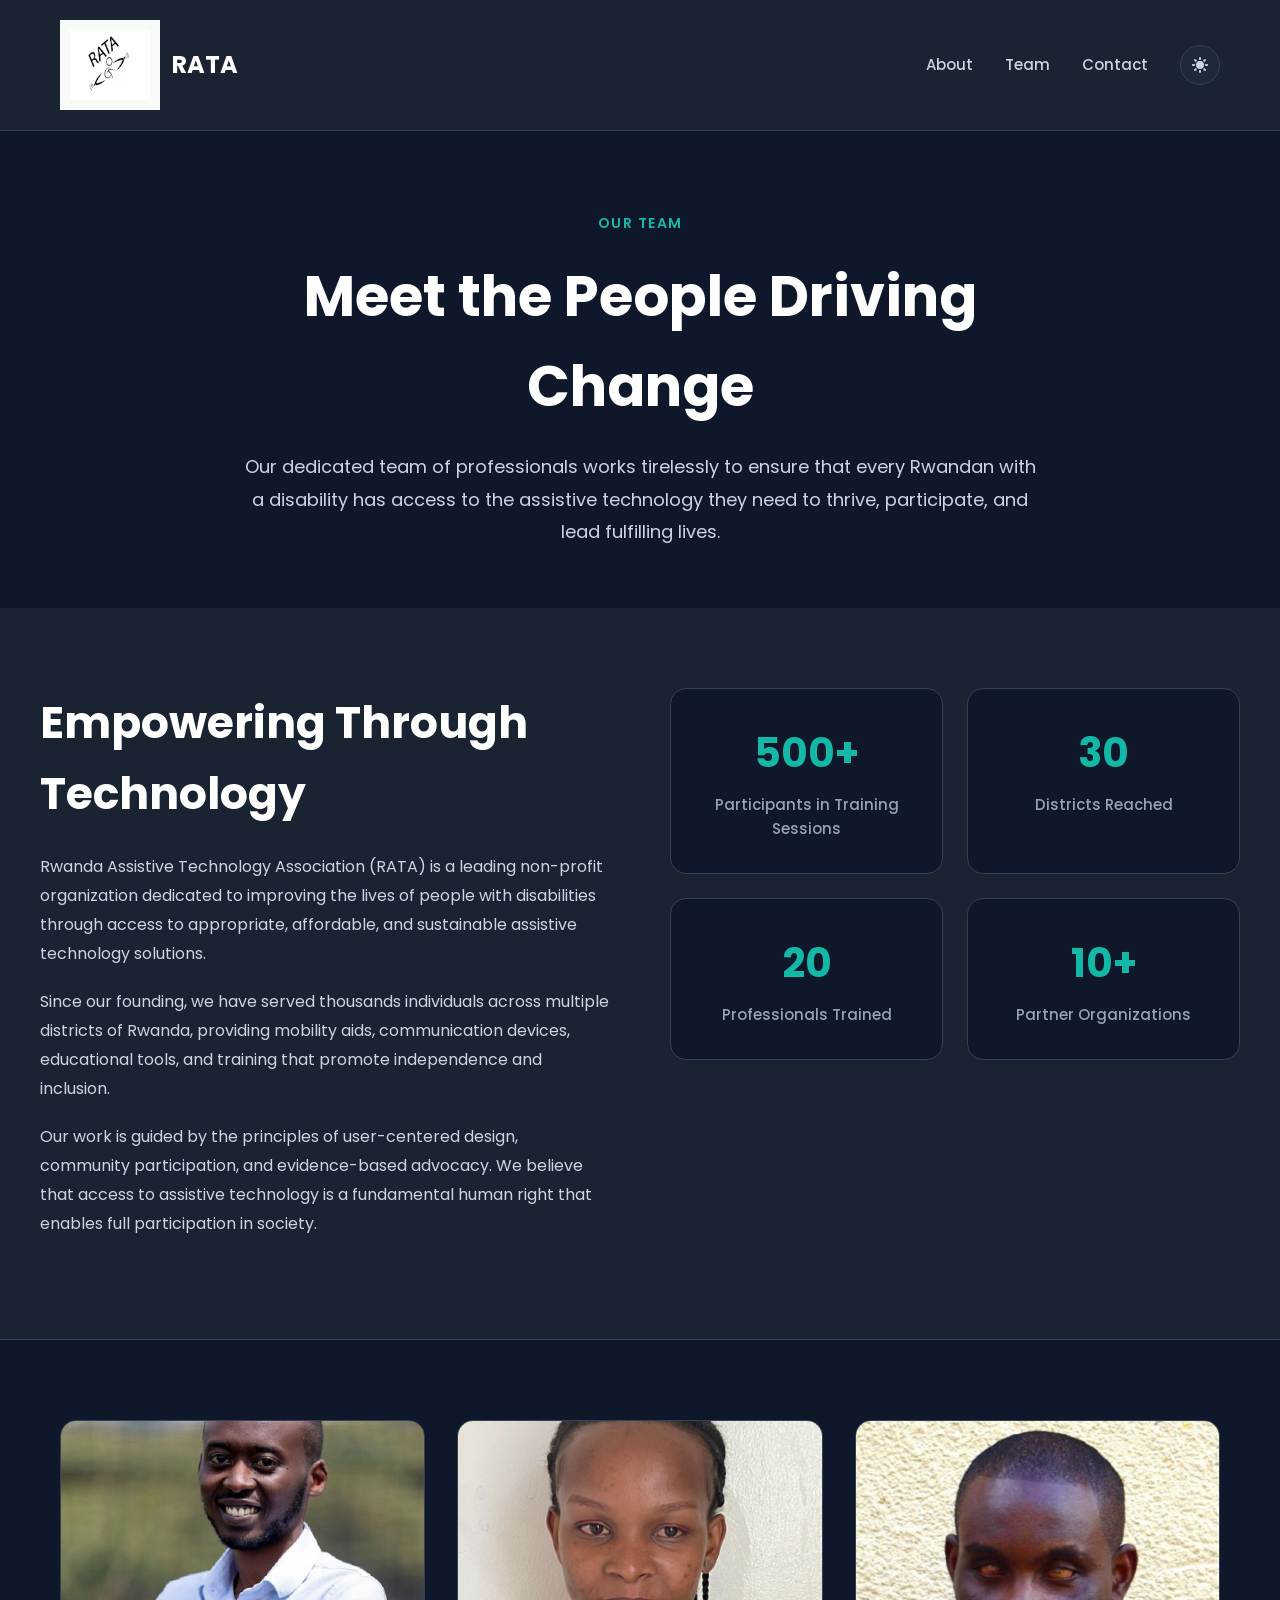
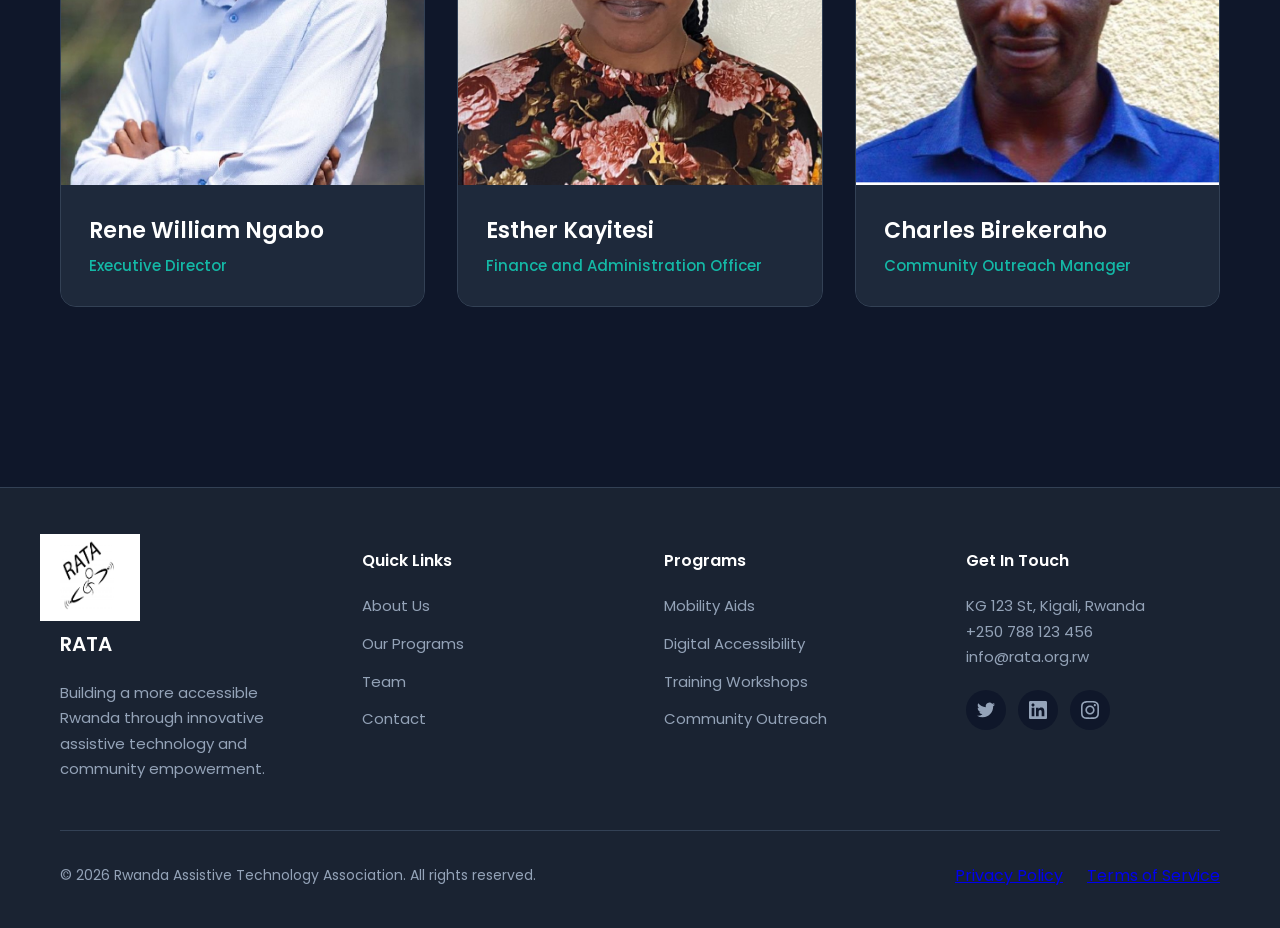
==== commit 8425d8d7: "Fix spacing in footer copyright text" ====
--- a/index.html
+++ b/index.html
@@ -144,7 +144,7 @@
             </div>
 
             <div class="footer-bottom">
-                <p>©2026 Rwanda Assistive Technology Association. All rights reserved.</p>
+                <p>© 2026 Rwanda Assistive Technology Association. All rights reserved.</p>
                 <div class="footer-links">
                     <a href="#">Privacy Policy</a>
                     <a href="#">Terms of Service</a>
